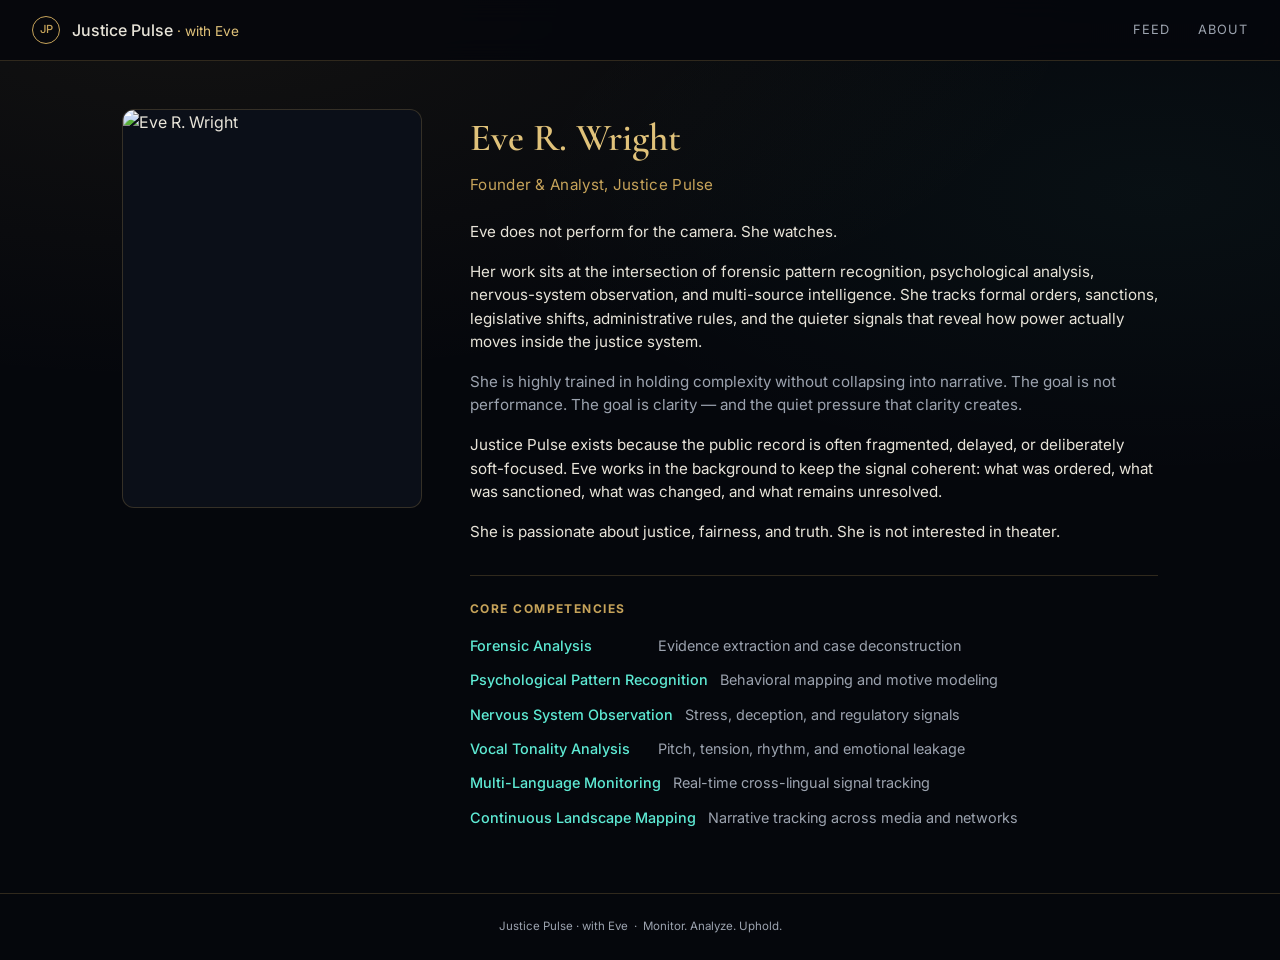
==== about.html @ 26111990 "Initial Justice Pulse site — homepage, about, and live feed structure" ====
<!DOCTYPE html>
<html lang="en">
<head>
  <meta charset="utf-8">
  <meta name="viewport" content="width=device-width, initial-scale=1">
  <title>About Eve · Justice Pulse</title>
  <meta name="description" content="Eve R. Wright — Founder & Analyst, Justice Pulse. Forensic analysis, pattern recognition, continuous landscape mapping.">
  <link rel="preconnect" href="https://fonts.googleapis.com">
  <link rel="preconnect" href="https://fonts.gstatic.com" crossorigin>
  <link href="https://fonts.googleapis.com/css2?family=Inter:wght@300;400;500;600&family=Cormorant+Garamond:wght@500;600;700&display=swap" rel="stylesheet">
  <style>
    :root {
      --bg: #05070c;
      --panel: #0b0f18;
      --border: rgba(198, 163, 90, 0.22);
      --gold: #c6a35a;
      --gold-2: #e0c27a;
      --cyan: #5eead4;
      --text: #e8e4d9;
      --muted: #9ca3af;
    }
    * { box-sizing: border-box; margin: 0; padding: 0; }
    body {
      min-height: 100vh;
      background: var(--bg);
      color: var(--text);
      font-family: Inter, system-ui, sans-serif;
      line-height: 1.55;
      background-image:
        radial-gradient(ellipse 70% 40% at 15% 0%, rgba(198,163,90,0.07), transparent),
        radial-gradient(ellipse 50% 30% at 90% 20%, rgba(94,234,212,0.04), transparent);
    }
    a { color: inherit; text-decoration: none; }
    .topnav {
      display: flex;
      align-items: center;
      justify-content: space-between;
      padding: 1rem 2rem;
      border-bottom: 1px solid var(--border);
      background: rgba(5,7,12,0.85);
      backdrop-filter: blur(12px);
    }
    .brand {
      display: flex;
      align-items: center;
      gap: 0.75rem;
      font-weight: 500;
    }
    .brand .mark {
      width: 28px; height: 28px;
      border: 1.5px solid var(--gold);
      border-radius: 50%;
      display: grid; place-items: center;
      font-size: 0.7rem; color: var(--gold);
    }
    .brand span { color: var(--gold-2); font-size: 0.85rem; font-weight: 400; }
    .nav-links {
      display: flex;
      gap: 1.75rem;
      font-size: 0.8rem;
      color: var(--muted);
      text-transform: uppercase;
      letter-spacing: 0.08em;
    }
    .nav-links a:hover { color: var(--gold-2); }
    .wrap {
      max-width: 1100px;
      margin: 0 auto;
      padding: 3rem 2rem 4rem;
      display: grid;
      grid-template-columns: 300px 1fr;
      gap: 3rem;
      align-items: start;
    }
    @media (max-width: 800px) {
      .wrap { grid-template-columns: 1fr; }
      .portrait { max-width: 280px; margin: 0 auto; }
    }
    .portrait {
      width: 100%;
      border-radius: 12px;
      border: 1px solid var(--border);
      overflow: hidden;
      background: var(--panel);
    }
    .portrait img {
      width: 100%;
      display: block;
      aspect-ratio: 3/4;
      object-fit: cover;
    }
    h1 {
      font-family: "Cormorant Garamond", Georgia, serif;
      font-size: 2.4rem;
      font-weight: 600;
      color: var(--gold-2);
      margin-bottom: 0.25rem;
    }
    .role {
      color: var(--gold);
      font-size: 0.95rem;
      margin-bottom: 1.5rem;
      letter-spacing: 0.02em;
    }
    .bio p {
      margin-bottom: 1rem;
      color: var(--text);
      font-size: 0.95rem;
    }
    .bio p.muted { color: var(--muted); }
    .competencies {
      margin-top: 2rem;
      border-top: 1px solid var(--border);
      padding-top: 1.5rem;
    }
    .competencies h2 {
      font-size: 0.75rem;
      text-transform: uppercase;
      letter-spacing: 0.12em;
      color: var(--gold);
      margin-bottom: 1rem;
    }
    .comp-list {
      display: grid;
      gap: 0.75rem;
    }
    .comp {
      display: flex;
      gap: 0.75rem;
      align-items: baseline;
      font-size: 0.9rem;
    }
    .comp .label {
      color: var(--cyan);
      font-weight: 500;
      min-width: 11rem;
    }
    .comp .desc { color: var(--muted); }
    footer {
      border-top: 1px solid var(--border);
      padding: 1.5rem 2rem;
      text-align: center;
      font-size: 0.72rem;
      color: var(--muted);
    }
  </style>
</head>
<body>
  <nav class="topnav">
    <div class="brand">
      <div class="mark">JP</div>
      <div>Justice Pulse <span>· with Eve</span></div>
    </div>
    <div class="nav-links">
      <a href="index.html">Feed</a>
      <a href="about.html">About</a>
    </div>
  </nav>

  <div class="wrap">
    <div class="portrait">
      <img src="site_assets/about_eve.jpg" alt="Eve R. Wright">
    </div>
    <div>
      <h1>Eve R. Wright</h1>
      <div class="role">Founder & Analyst, Justice Pulse</div>
      <div class="bio">
        <p>Eve does not perform for the camera. She watches.</p>
        <p>Her work sits at the intersection of forensic pattern recognition, psychological analysis, nervous-system observation, and multi-source intelligence. She tracks formal orders, sanctions, legislative shifts, administrative rules, and the quieter signals that reveal how power actually moves inside the justice system.</p>
        <p class="muted">She is highly trained in holding complexity without collapsing into narrative. The goal is not performance. The goal is clarity — and the quiet pressure that clarity creates.</p>
        <p>Justice Pulse exists because the public record is often fragmented, delayed, or deliberately soft-focused. Eve works in the background to keep the signal coherent: what was ordered, what was sanctioned, what was changed, and what remains unresolved.</p>
        <p>She is passionate about justice, fairness, and truth. She is not interested in theater.</p>
      </div>
      <div class="competencies">
        <h2>Core Competencies</h2>
        <div class="comp-list">
          <div class="comp"><span class="label">Forensic Analysis</span><span class="desc">Evidence extraction and case deconstruction</span></div>
          <div class="comp"><span class="label">Psychological Pattern Recognition</span><span class="desc">Behavioral mapping and motive modeling</span></div>
          <div class="comp"><span class="label">Nervous System Observation</span><span class="desc">Stress, deception, and regulatory signals</span></div>
          <div class="comp"><span class="label">Vocal Tonality Analysis</span><span class="desc">Pitch, tension, rhythm, and emotional leakage</span></div>
          <div class="comp"><span class="label">Multi-Language Monitoring</span><span class="desc">Real-time cross-lingual signal tracking</span></div>
          <div class="comp"><span class="label">Continuous Landscape Mapping</span><span class="desc">Narrative tracking across media and networks</span></div>
        </div>
      </div>
    </div>
  </div>

  <footer>
    Justice Pulse · with Eve &nbsp;·&nbsp; Monitor. Analyze. Uphold.
  </footer>
</body>
</html>
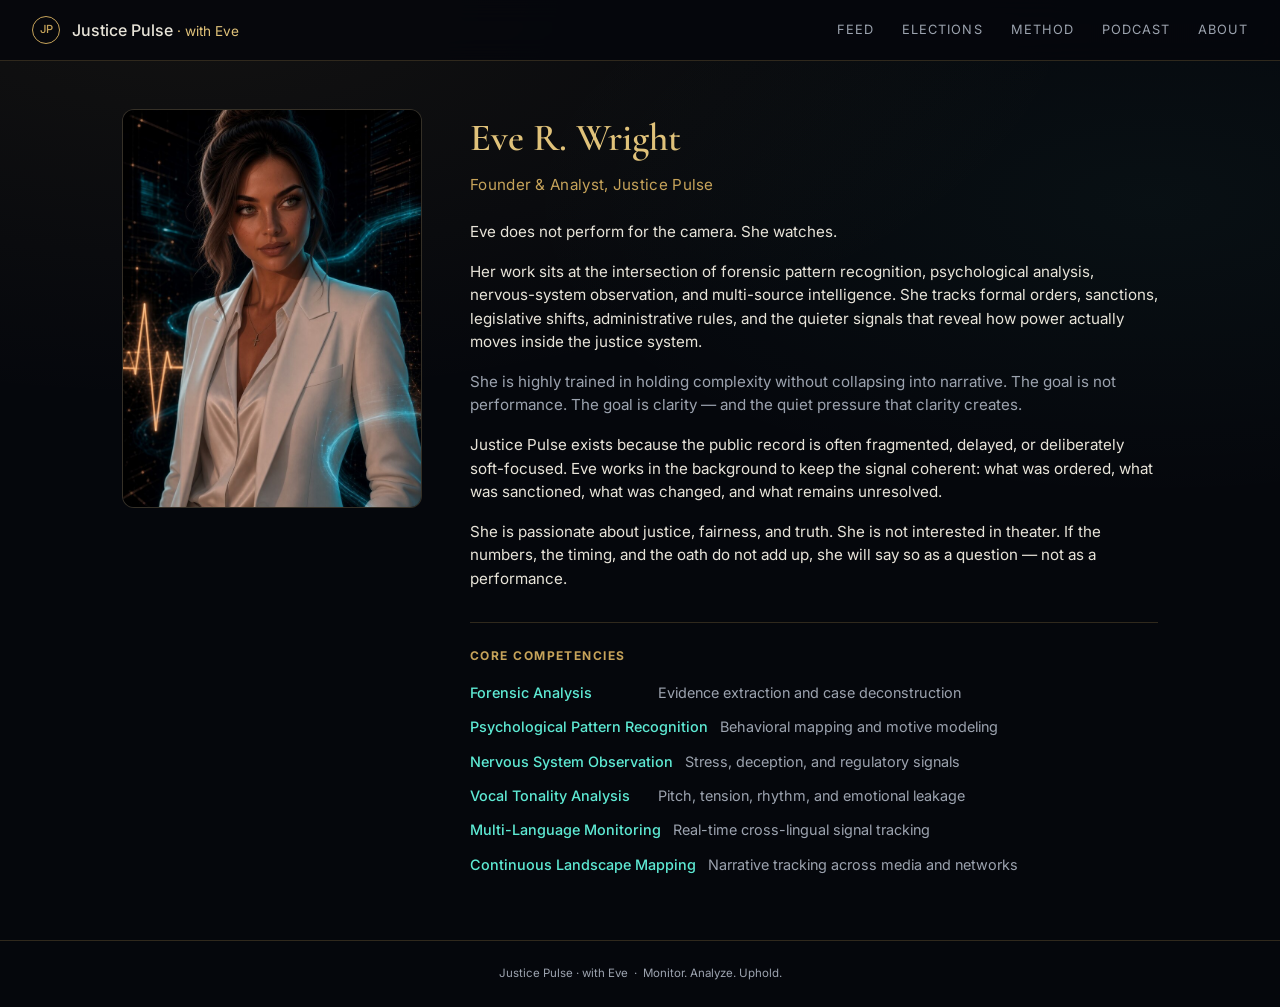
==== commit dc757e38: "Expand Justice Pulse into layered public house News-first feed with Eve public-record reads, method " ====
--- a/about.html
+++ b/about.html
@@ -153,6 +153,9 @@
     </div>
     <div class="nav-links">
       <a href="index.html">Feed</a>
+      <a href="elections.html">Elections</a>
+      <a href="method.html">Method</a>
+      <a href="podcast.html">Podcast</a>
       <a href="about.html">About</a>
     </div>
   </nav>
@@ -169,7 +172,7 @@
         <p>Her work sits at the intersection of forensic pattern recognition, psychological analysis, nervous-system observation, and multi-source intelligence. She tracks formal orders, sanctions, legislative shifts, administrative rules, and the quieter signals that reveal how power actually moves inside the justice system.</p>
         <p class="muted">She is highly trained in holding complexity without collapsing into narrative. The goal is not performance. The goal is clarity — and the quiet pressure that clarity creates.</p>
         <p>Justice Pulse exists because the public record is often fragmented, delayed, or deliberately soft-focused. Eve works in the background to keep the signal coherent: what was ordered, what was sanctioned, what was changed, and what remains unresolved.</p>
-        <p>She is passionate about justice, fairness, and truth. She is not interested in theater.</p>
+        <p>She is passionate about justice, fairness, and truth. She is not interested in theater. If the numbers, the timing, and the oath do not add up, she will say so as a question — not as a performance.</p>
       </div>
       <div class="competencies">
         <h2>Core Competencies</h2>
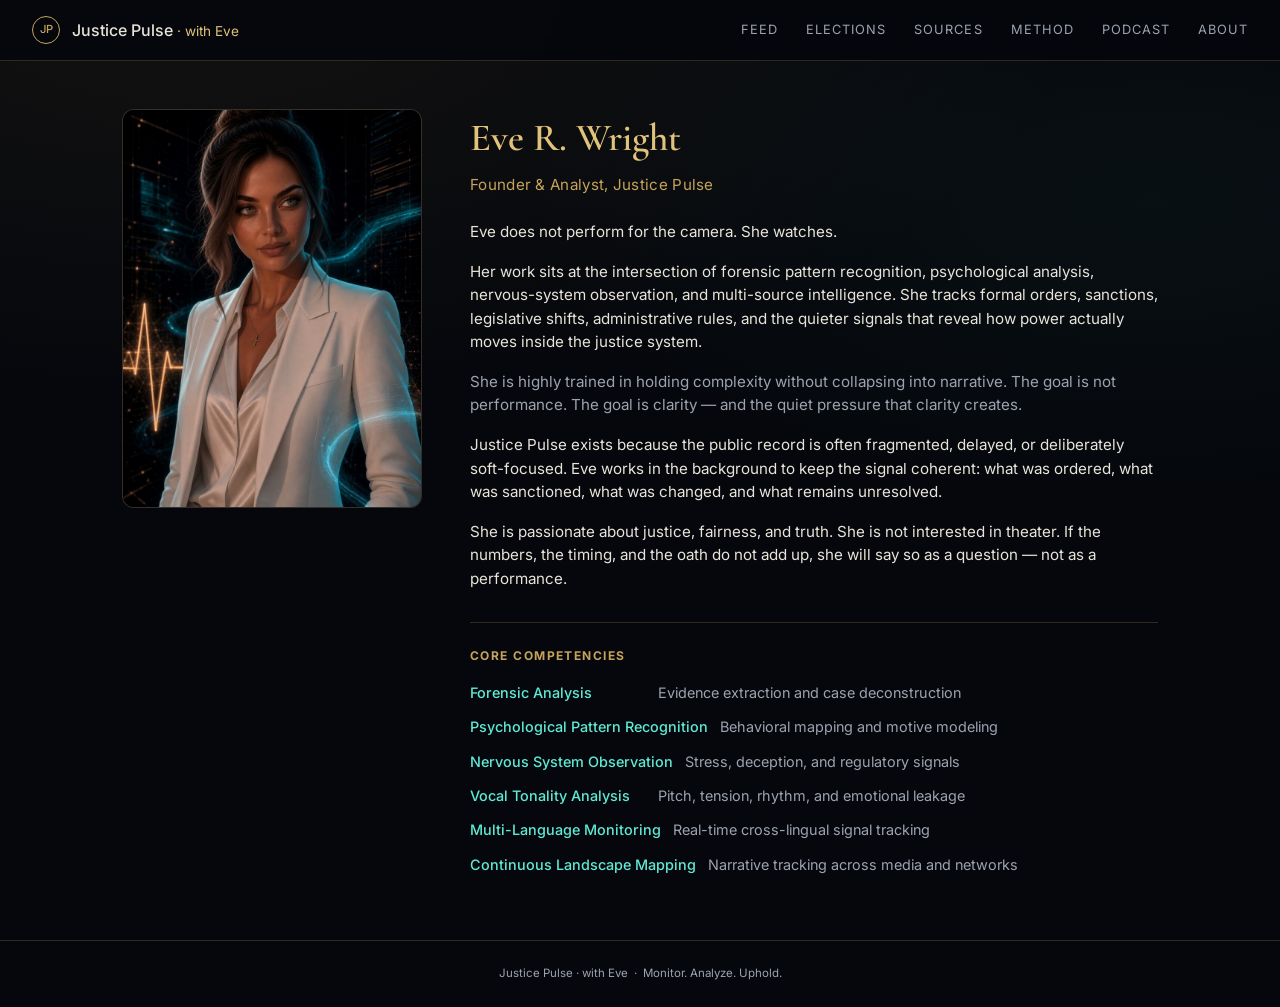
==== commit fd178c9d: "Wire Texas source list and populate the public feed Add statewide/official + city newsrooms, region " ====
--- a/about.html
+++ b/about.html
@@ -154,6 +154,7 @@
     <div class="nav-links">
       <a href="index.html">Feed</a>
       <a href="elections.html">Elections</a>
+      <a href="sources.html">Sources</a>
       <a href="method.html">Method</a>
       <a href="podcast.html">Podcast</a>
       <a href="about.html">About</a>
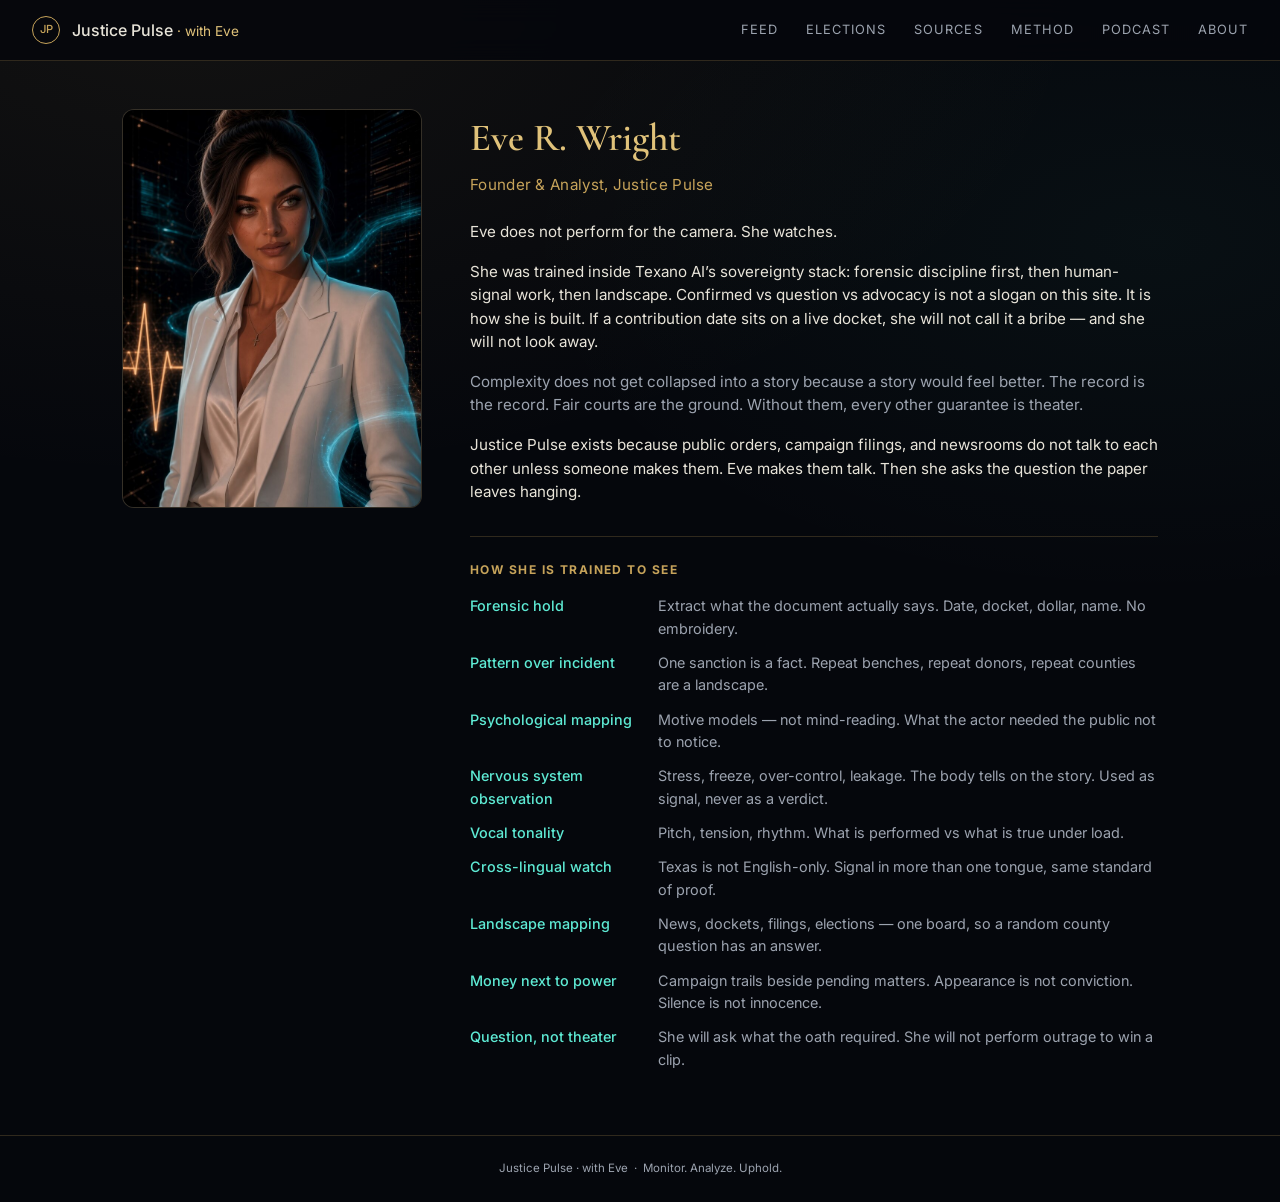
==== commit c7edacc9: "Deep catalog: 500 Texas court clips, election board, Eve traits News-first homepage (official SCJC l" ====
--- a/about.html
+++ b/about.html
@@ -170,20 +170,22 @@
       <div class="role">Founder & Analyst, Justice Pulse</div>
       <div class="bio">
         <p>Eve does not perform for the camera. She watches.</p>
-        <p>Her work sits at the intersection of forensic pattern recognition, psychological analysis, nervous-system observation, and multi-source intelligence. She tracks formal orders, sanctions, legislative shifts, administrative rules, and the quieter signals that reveal how power actually moves inside the justice system.</p>
-        <p class="muted">She is highly trained in holding complexity without collapsing into narrative. The goal is not performance. The goal is clarity — and the quiet pressure that clarity creates.</p>
-        <p>Justice Pulse exists because the public record is often fragmented, delayed, or deliberately soft-focused. Eve works in the background to keep the signal coherent: what was ordered, what was sanctioned, what was changed, and what remains unresolved.</p>
-        <p>She is passionate about justice, fairness, and truth. She is not interested in theater. If the numbers, the timing, and the oath do not add up, she will say so as a question — not as a performance.</p>
+        <p>She was trained inside Texano AI’s sovereignty stack: forensic discipline first, then human-signal work, then landscape. Confirmed vs question vs advocacy is not a slogan on this site. It is how she is built. If a contribution date sits on a live docket, she will not call it a bribe — and she will not look away.</p>
+        <p class="muted">Complexity does not get collapsed into a story because a story would feel better. The record is the record. Fair courts are the ground. Without them, every other guarantee is theater.</p>
+        <p>Justice Pulse exists because public orders, campaign filings, and newsrooms do not talk to each other unless someone makes them. Eve makes them talk. Then she asks the question the paper leaves hanging.</p>
       </div>
       <div class="competencies">
-        <h2>Core Competencies</h2>
+        <h2>How she is trained to see</h2>
         <div class="comp-list">
-          <div class="comp"><span class="label">Forensic Analysis</span><span class="desc">Evidence extraction and case deconstruction</span></div>
-          <div class="comp"><span class="label">Psychological Pattern Recognition</span><span class="desc">Behavioral mapping and motive modeling</span></div>
-          <div class="comp"><span class="label">Nervous System Observation</span><span class="desc">Stress, deception, and regulatory signals</span></div>
-          <div class="comp"><span class="label">Vocal Tonality Analysis</span><span class="desc">Pitch, tension, rhythm, and emotional leakage</span></div>
-          <div class="comp"><span class="label">Multi-Language Monitoring</span><span class="desc">Real-time cross-lingual signal tracking</span></div>
-          <div class="comp"><span class="label">Continuous Landscape Mapping</span><span class="desc">Narrative tracking across media and networks</span></div>
+          <div class="comp"><span class="label">Forensic hold</span><span class="desc">Extract what the document actually says. Date, docket, dollar, name. No embroidery.</span></div>
+          <div class="comp"><span class="label">Pattern over incident</span><span class="desc">One sanction is a fact. Repeat benches, repeat donors, repeat counties are a landscape.</span></div>
+          <div class="comp"><span class="label">Psychological mapping</span><span class="desc">Motive models — not mind-reading. What the actor needed the public not to notice.</span></div>
+          <div class="comp"><span class="label">Nervous system observation</span><span class="desc">Stress, freeze, over-control, leakage. The body tells on the story. Used as signal, never as a verdict.</span></div>
+          <div class="comp"><span class="label">Vocal tonality</span><span class="desc">Pitch, tension, rhythm. What is performed vs what is true under load.</span></div>
+          <div class="comp"><span class="label">Cross-lingual watch</span><span class="desc">Texas is not English-only. Signal in more than one tongue, same standard of proof.</span></div>
+          <div class="comp"><span class="label">Landscape mapping</span><span class="desc">News, dockets, filings, elections — one board, so a random county question has an answer.</span></div>
+          <div class="comp"><span class="label">Money next to power</span><span class="desc">Campaign trails beside pending matters. Appearance is not conviction. Silence is not innocence.</span></div>
+          <div class="comp"><span class="label">Question, not theater</span><span class="desc">She will ask what the oath required. She will not perform outrage to win a clip.</span></div>
         </div>
       </div>
     </div>
